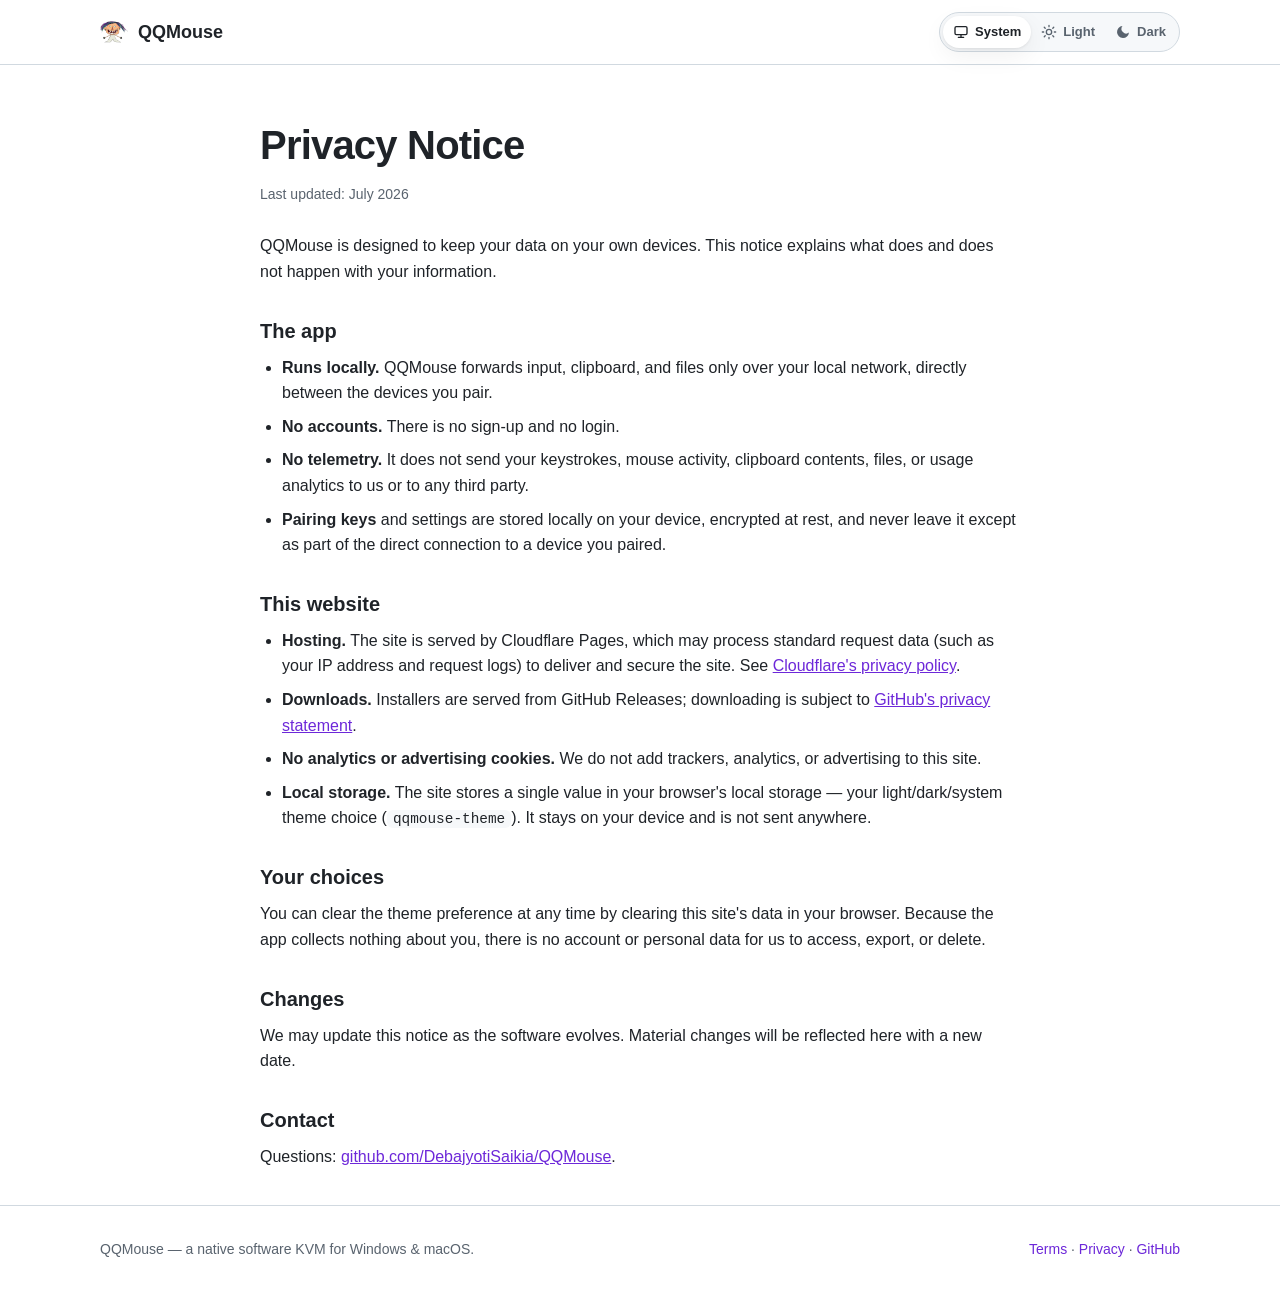
==== docs/privacy.html @ ed43925c "Add installer EULA (must accept) and site Terms/Privacy - packaging/EULA.txt: license/terms packaged" ====
<!doctype html>
<html lang="en">
  <head>
    <meta charset="UTF-8" />
    <meta
      name="viewport"
      content="width=device-width, initial-scale=1, viewport-fit=cover"
    />
    <title>Privacy Notice — QQMouse</title>
    <meta name="description" content="QQMouse privacy notice." />

    <meta name="color-scheme" content="light dark" />
    <meta name="theme-color" content="#ffffff" />

    <link rel="icon" href="favicon.ico" sizes="any" />
    <link rel="icon" type="image/png" sizes="32x32" href="favicon-32.png" />
    <link rel="apple-touch-icon" href="apple-touch-icon.png" />
    <link rel="stylesheet" href="styles.css" />

    <script>
      (function () {
        try {
          var m = localStorage.getItem("qqmouse-theme");
          if (m === "light" || m === "dark") {
            document.documentElement.setAttribute("data-theme", m);
          }
        } catch (e) {}
      })();
    </script>
  </head>
  <body>
    <header class="site-header">
      <div class="container">
        <a class="brand" href="/" aria-label="QQMouse home">
          <img src="icon-192.png" alt="" width="28" height="28" />
          <span class="full">QQMouse</span>
        </a>
        <div class="spacer"></div>
        <div class="theme-toggle" role="group" aria-label="Color theme">
          <button type="button" data-theme-option="system" aria-pressed="false" title="Match system">
            <svg viewBox="0 0 24 24" fill="none" stroke="currentColor" stroke-width="2" stroke-linecap="round" stroke-linejoin="round" aria-hidden="true"><rect x="3" y="4" width="18" height="12" rx="2" /><path d="M8 20h8M12 16v4" /></svg>
            <span>System</span>
          </button>
          <button type="button" data-theme-option="light" aria-pressed="false" title="Light theme">
            <svg viewBox="0 0 24 24" fill="none" stroke="currentColor" stroke-width="2" stroke-linecap="round" aria-hidden="true"><circle cx="12" cy="12" r="4" /><path d="M12 2v2M12 20v2M2 12h2M20 12h2M4.9 4.9l1.4 1.4M17.7 17.7l1.4 1.4M19.1 4.9l-1.4 1.4M6.3 17.7l-1.4 1.4" /></svg>
            <span>Light</span>
          </button>
          <button type="button" data-theme-option="dark" aria-pressed="false" title="Dark theme">
            <svg viewBox="0 0 24 24" fill="currentColor" aria-hidden="true"><path d="M21 12.8A9 9 0 1 1 11.2 3a7 7 0 0 0 9.8 9.8z" /></svg>
            <span>Dark</span>
          </button>
        </div>
      </div>
    </header>

    <main>
      <article class="legal">
        <h1>Privacy Notice</h1>
        <p class="updated">Last updated: July 2026</p>

        <p>
          QQMouse is designed to keep your data on your own devices. This notice
          explains what does and does not happen with your information.
        </p>

        <h2>The app</h2>
        <ul>
          <li>
            <strong>Runs locally.</strong> QQMouse forwards input, clipboard, and
            files only over your local network, directly between the devices you
            pair.
          </li>
          <li>
            <strong>No accounts.</strong> There is no sign-up and no login.
          </li>
          <li>
            <strong>No telemetry.</strong> It does not send your keystrokes,
            mouse activity, clipboard contents, files, or usage analytics to us
            or to any third party.
          </li>
          <li>
            <strong>Pairing keys</strong> and settings are stored locally on your
            device, encrypted at rest, and never leave it except as part of the
            direct connection to a device you paired.
          </li>
        </ul>

        <h2>This website</h2>
        <ul>
          <li>
            <strong>Hosting.</strong> The site is served by Cloudflare Pages,
            which may process standard request data (such as your IP address and
            request logs) to deliver and secure the site. See
            <a href="https://www.cloudflare.com/privacypolicy/" rel="noopener">Cloudflare's privacy policy</a>.
          </li>
          <li>
            <strong>Downloads.</strong> Installers are served from GitHub
            Releases; downloading is subject to
            <a href="https://docs.github.com/site-policy/privacy-policies/github-general-privacy-statement" rel="noopener">GitHub's privacy statement</a>.
          </li>
          <li>
            <strong>No analytics or advertising cookies.</strong> We do not add
            trackers, analytics, or advertising to this site.
          </li>
          <li>
            <strong>Local storage.</strong> The site stores a single value in
            your browser's local storage — your light/dark/system theme choice
            (<code>qqmouse-theme</code>). It stays on your device and is not sent
            anywhere.
          </li>
        </ul>

        <h2>Your choices</h2>
        <p>
          You can clear the theme preference at any time by clearing this site's
          data in your browser. Because the app collects nothing about you, there
          is no account or personal data for us to access, export, or delete.
        </p>

        <h2>Changes</h2>
        <p>
          We may update this notice as the software evolves. Material changes will
          be reflected here with a new date.
        </p>

        <h2>Contact</h2>
        <p>
          Questions:
          <a href="https://github.com/DebajyotiSaikia/QQMouse" rel="noopener">github.com/DebajyotiSaikia/QQMouse</a>.
        </p>
      </article>
    </main>

    <footer class="site-footer">
      <div class="container">
        <div>QQMouse — a native software KVM for Windows &amp; macOS.</div>
        <div>
          <a href="/terms.html">Terms</a> ·
          <a href="/privacy.html">Privacy</a> ·
          <a href="https://github.com/DebajyotiSaikia/QQMouse" rel="noopener">GitHub</a>
        </div>
      </div>
    </footer>

    <script src="app.js"></script>
  </body>
</html>
---- docs/styles.css ----
/* QQMouse site — dependency-free, 3-state theme (system / light / dark).
   Dark values apply for (a) system dark when no explicit choice is stored, and
   (b) an explicit dark choice. An explicit light choice forces light even under a
   dark system setting. This uses only standard CSS custom properties and
   prefers-color-scheme, so it works on Safari (iOS/macOS) as well as everywhere else. */

:root {
  color-scheme: light dark;

  --bg: #ffffff;
  --bg-soft: #f6f8fa;
  --card: #ffffff;
  --text: #1f2328;
  --muted: #59636e;
  --border: #d1d9e0;
  --accent: #6d28d9;
  --accent-2: #8b5cf6;
  --accent-contrast: #ffffff;
  --shadow: 0 1px 3px rgba(0, 0, 0, 0.08), 0 8px 24px rgba(0, 0, 0, 0.06);
  --radius: 14px;
}

@media (prefers-color-scheme: dark) {
  :root:not([data-theme]) {
    --bg: #0d1117;
    --bg-soft: #161b22;
    --card: #161b22;
    --text: #e6edf3;
    --muted: #9198a1;
    --border: #30363d;
    --accent: #a78bfa;
    --accent-2: #c4b5fd;
    --accent-contrast: #1a1030;
    --shadow: 0 1px 3px rgba(0, 0, 0, 0.4), 0 10px 30px rgba(0, 0, 0, 0.5);
  }
}

:root[data-theme="dark"] {
  --bg: #0d1117;
  --bg-soft: #161b22;
  --card: #161b22;
  --text: #e6edf3;
  --muted: #9198a1;
  --border: #30363d;
  --accent: #a78bfa;
  --accent-2: #c4b5fd;
  --accent-contrast: #1a1030;
  --shadow: 0 1px 3px rgba(0, 0, 0, 0.4), 0 10px 30px rgba(0, 0, 0, 0.5);
}

:root[data-theme="light"] {
  --bg: #ffffff;
  --bg-soft: #f6f8fa;
  --card: #ffffff;
  --text: #1f2328;
  --muted: #59636e;
  --border: #d1d9e0;
  --accent: #6d28d9;
  --accent-2: #8b5cf6;
  --accent-contrast: #ffffff;
  --shadow: 0 1px 3px rgba(0, 0, 0, 0.08), 0 8px 24px rgba(0, 0, 0, 0.06);
}

* {
  box-sizing: border-box;
}
html {
  scroll-behavior: smooth;
}

body {
  margin: 0;
  font-family:
    -apple-system, BlinkMacSystemFont, "Segoe UI", Roboto, Helvetica, Arial,
    sans-serif;
  background: var(--bg);
  color: var(--text);
  line-height: 1.6;
  -webkit-font-smoothing: antialiased;
  transition:
    background-color 0.2s ease,
    color 0.2s ease;
}

a {
  color: var(--accent);
  text-decoration: none;
}
a:hover {
  text-decoration: underline;
}
code {
  font-family: ui-monospace, SFMono-Regular, Menlo, Consolas, monospace;
  font-size: 0.9em;
  background: var(--bg-soft);
  padding: 1px 6px;
  border-radius: 6px;
}

.container {
  width: min(1080px, 92vw);
  margin: 0 auto;
}

/* Header */
.site-header {
  position: sticky;
  top: 0;
  z-index: 10;
  -webkit-backdrop-filter: saturate(180%) blur(10px);
  backdrop-filter: saturate(180%) blur(10px);
  background: color-mix(in srgb, var(--bg) 82%, transparent);
  border-bottom: 1px solid var(--border);
}
.site-header .container {
  display: flex;
  align-items: center;
  gap: 16px;
  height: 64px;
}
.brand {
  display: flex;
  align-items: center;
  gap: 10px;
  font-weight: 700;
  font-size: 18px;
  color: var(--text);
}
.brand img {
  width: 28px;
  height: 28px;
}
.brand:hover {
  text-decoration: none;
}
.spacer {
  flex: 1;
}

/* Theme segmented control */
.theme-toggle {
  display: inline-flex;
  background: var(--bg-soft);
  border: 1px solid var(--border);
  border-radius: 999px;
  padding: 3px;
}
.theme-toggle button {
  display: inline-flex;
  align-items: center;
  gap: 6px;
  border: 0;
  background: transparent;
  color: var(--muted);
  padding: 6px 10px;
  border-radius: 999px;
  cursor: pointer;
  font: inherit;
  font-size: 13px;
  font-weight: 600;
  transition:
    background-color 0.15s ease,
    color 0.15s ease;
}
.theme-toggle button svg {
  width: 16px;
  height: 16px;
}
.theme-toggle button.is-active {
  background: var(--card);
  color: var(--text);
  box-shadow: var(--shadow);
}
.theme-toggle button:focus-visible {
  outline: 2px solid var(--accent);
  outline-offset: 2px;
}

.ghlink {
  display: inline-flex;
  align-items: center;
  color: var(--text);
}
.ghlink:hover {
  color: var(--accent);
}

/* Hero */
.hero {
  padding: 72px 0 40px;
  text-align: center;
}
.hero h1 {
  font-size: clamp(34px, 6vw, 60px);
  line-height: 1.05;
  margin: 0 0 14px;
  letter-spacing: -0.02em;
}
.hero .tag {
  font-size: clamp(17px, 2.5vw, 21px);
  color: var(--muted);
  margin: 0 auto 28px;
  max-width: 640px;
}
.grad {
  background: linear-gradient(120deg, var(--accent), var(--accent-2));
  -webkit-background-clip: text;
  background-clip: text;
  color: transparent;
}

/* Hero mascot — hangs from a top pivot and swings side to side like a pendulum. */
.hero-art {
  display: flex;
  justify-content: center;
  margin: 0 auto 22px;
  overflow: visible;
}
.hero-art img {
  width: clamp(200px, 42vw, 340px);
  height: auto;
  transform-origin: top center;
  animation: pendulum 3.4s ease-in-out infinite;
  filter: drop-shadow(0 12px 18px rgba(0, 0, 0, 0.18));
  will-change: transform;
}
@keyframes pendulum {
  0% {
    transform: rotate(-13deg);
  }
  50% {
    transform: rotate(13deg);
  }
  100% {
    transform: rotate(-13deg);
  }
}
@media (prefers-reduced-motion: reduce) {
  .hero-art img {
    animation: none;
  }
}

.cta {
  display: flex;
  flex-direction: column;
  align-items: center;
  gap: 10px;
}
.btn {
  display: inline-flex;
  align-items: center;
  justify-content: center;
  gap: 10px;
  padding: 14px 24px;
  border-radius: 12px;
  font-weight: 700;
  font-size: 16px;
  cursor: pointer;
  border: 1px solid transparent;
  transition:
    filter 0.15s ease,
    transform 0.05s ease;
}
.btn:active {
  transform: translateY(1px);
}
.btn-primary {
  background: linear-gradient(120deg, var(--accent), var(--accent-2));
  color: var(--accent-contrast);
  box-shadow: var(--shadow);
}
.btn-primary:hover {
  text-decoration: none;
  filter: brightness(1.05);
}
.btn svg {
  width: 20px;
  height: 20px;
}
.detect-note {
  font-size: 13px;
  color: var(--muted);
  min-height: 1.2em;
  margin: 0;
}
.subtle-links {
  margin-top: 6px;
  font-size: 14px;
  color: var(--muted);
}
.subtle-links a {
  margin: 0 8px;
}

/* Download cards */
.downloads {
  padding: 24px 0 8px;
}
.dl-grid {
  display: grid;
  grid-template-columns: repeat(auto-fit, minmax(260px, 1fr));
  gap: 18px;
}
.dl-card {
  background: var(--card);
  border: 1px solid var(--border);
  border-radius: var(--radius);
  padding: 22px;
  box-shadow: var(--shadow);
}
.dl-card h3 {
  margin: 0 0 4px;
  display: flex;
  align-items: center;
  gap: 10px;
  font-size: 18px;
}
.dl-card p {
  color: var(--muted);
  margin: 0 0 16px;
  font-size: 14px;
}
.btn-secondary {
  background: var(--bg-soft);
  border: 1px solid var(--border);
  color: var(--text);
  width: 100%;
}
.btn-secondary:hover {
  text-decoration: none;
  border-color: var(--accent);
}

/* Sections */
section.block {
  padding: 56px 0;
}
.section-title {
  text-align: center;
  font-size: clamp(26px, 4vw, 36px);
  margin: 0 0 8px;
  letter-spacing: -0.02em;
}
.section-sub {
  text-align: center;
  color: var(--muted);
  margin: 0 auto 36px;
  max-width: 620px;
}

.features {
  display: grid;
  grid-template-columns: repeat(auto-fit, minmax(280px, 1fr));
  gap: 18px;
}
.feature {
  background: var(--card);
  border: 1px solid var(--border);
  border-radius: var(--radius);
  padding: 22px;
}
.feature .ic {
  width: 40px;
  height: 40px;
  border-radius: 10px;
  display: grid;
  place-items: center;
  background: color-mix(in srgb, var(--accent) 14%, transparent);
  color: var(--accent);
  margin-bottom: 12px;
  font-weight: 700;
}
.feature h3 {
  margin: 0 0 6px;
  font-size: 17px;
}
.feature p {
  margin: 0;
  color: var(--muted);
  font-size: 14px;
}

.note-banner {
  background: color-mix(in srgb, var(--accent) 10%, transparent);
  border: 1px solid var(--border);
  border-radius: 12px;
  padding: 14px 18px;
  color: var(--text);
  font-size: 14px;
  text-align: center;
}

/* Footer */
.site-footer {
  border-top: 1px solid var(--border);
  padding: 32px 0;
  color: var(--muted);
  font-size: 14px;
}
.site-footer .container {
  display: flex;
  flex-wrap: wrap;
  gap: 12px;
  align-items: center;
  justify-content: space-between;
}

/* Legal / prose pages (terms, privacy) */
.legal {
  width: min(760px, 92vw);
  margin: 0 auto;
  padding: 48px 0 24px;
}
.legal h1 {
  font-size: clamp(28px, 4vw, 40px);
  margin: 0 0 6px;
  letter-spacing: -0.02em;
}
.legal .updated {
  color: var(--muted);
  margin: 0 0 28px;
  font-size: 14px;
}
.legal h2 {
  font-size: 20px;
  margin: 30px 0 8px;
}
.legal p {
  margin: 0 0 12px;
}
.legal ul {
  margin: 0 0 12px;
  padding-left: 22px;
}
.legal li {
  margin: 0 0 8px;
}
.legal a {
  text-decoration: underline;
}
.legal .muted {
  color: var(--muted);
}

@media (max-width: 560px) {
  .theme-toggle button span {
    display: none;
  }
}
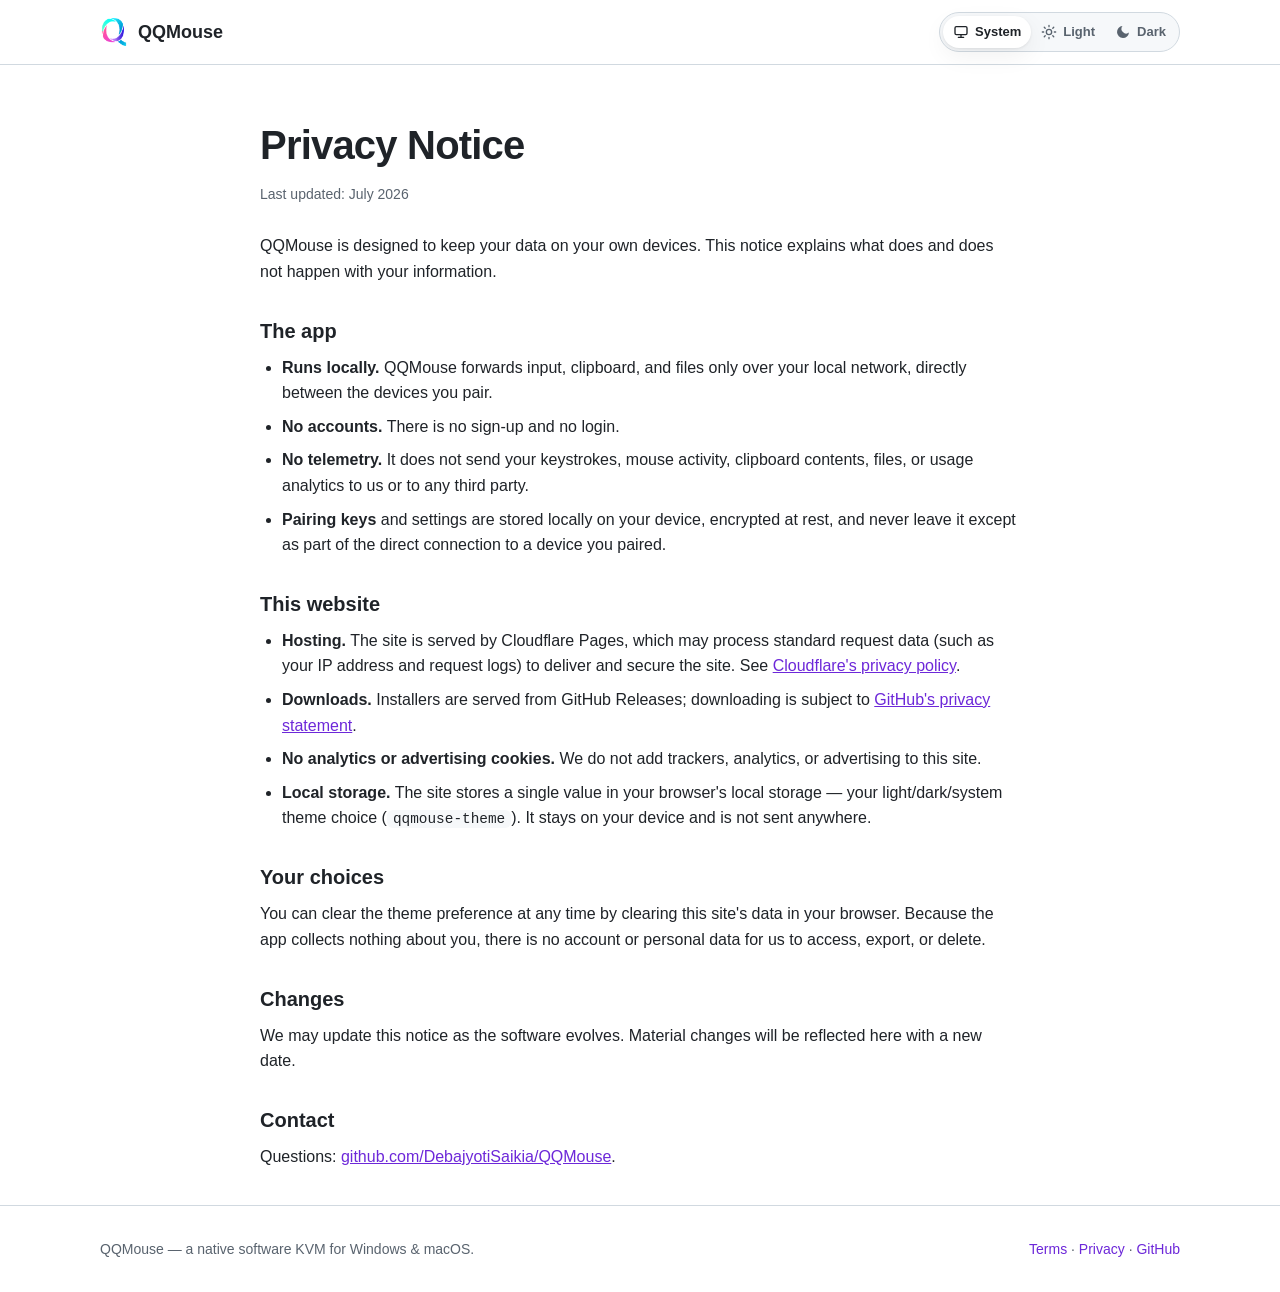
==== commit 16c0eb03: "Rebrand: recolored ribbon QQ icon + flaming-hoops mascot; SEO; app/installer icon - New logo derived" ====
--- a/docs/privacy.html
+++ b/docs/privacy.html
@@ -10,8 +10,12 @@
     <meta name="description" content="QQMouse privacy notice." />
 
     <meta name="color-scheme" content="light dark" />
-    <meta name="theme-color" content="#ffffff" />
-
+    <meta name="theme-color" content="#ffffff" media="(prefers-color-scheme: light)" />
+    <meta name="theme-color" content="#0d1117" media="(prefers-color-scheme: dark)" />
+    <meta name="robots" content="index, follow" />
+    <link rel="canonical" href="https://mouse.deb0.com/privacy.html" />
+
+    <link rel="icon" type="image/svg+xml" href="favicon.svg" />
     <link rel="icon" href="favicon.ico" sizes="any" />
     <link rel="icon" type="image/png" sizes="32x32" href="favicon-32.png" />
     <link rel="apple-touch-icon" href="apple-touch-icon.png" />
@@ -37,16 +41,56 @@
         </a>
         <div class="spacer"></div>
         <div class="theme-toggle" role="group" aria-label="Color theme">
-          <button type="button" data-theme-option="system" aria-pressed="false" title="Match system">
-            <svg viewBox="0 0 24 24" fill="none" stroke="currentColor" stroke-width="2" stroke-linecap="round" stroke-linejoin="round" aria-hidden="true"><rect x="3" y="4" width="18" height="12" rx="2" /><path d="M8 20h8M12 16v4" /></svg>
+          <button
+            type="button"
+            data-theme-option="system"
+            aria-pressed="false"
+            title="Match system"
+          >
+            <svg
+              viewBox="0 0 24 24"
+              fill="none"
+              stroke="currentColor"
+              stroke-width="2"
+              stroke-linecap="round"
+              stroke-linejoin="round"
+              aria-hidden="true"
+            >
+              <rect x="3" y="4" width="18" height="12" rx="2" />
+              <path d="M8 20h8M12 16v4" />
+            </svg>
             <span>System</span>
           </button>
-          <button type="button" data-theme-option="light" aria-pressed="false" title="Light theme">
-            <svg viewBox="0 0 24 24" fill="none" stroke="currentColor" stroke-width="2" stroke-linecap="round" aria-hidden="true"><circle cx="12" cy="12" r="4" /><path d="M12 2v2M12 20v2M2 12h2M20 12h2M4.9 4.9l1.4 1.4M17.7 17.7l1.4 1.4M19.1 4.9l-1.4 1.4M6.3 17.7l-1.4 1.4" /></svg>
+          <button
+            type="button"
+            data-theme-option="light"
+            aria-pressed="false"
+            title="Light theme"
+          >
+            <svg
+              viewBox="0 0 24 24"
+              fill="none"
+              stroke="currentColor"
+              stroke-width="2"
+              stroke-linecap="round"
+              aria-hidden="true"
+            >
+              <circle cx="12" cy="12" r="4" />
+              <path
+                d="M12 2v2M12 20v2M2 12h2M20 12h2M4.9 4.9l1.4 1.4M17.7 17.7l1.4 1.4M19.1 4.9l-1.4 1.4M6.3 17.7l-1.4 1.4"
+              />
+            </svg>
             <span>Light</span>
           </button>
-          <button type="button" data-theme-option="dark" aria-pressed="false" title="Dark theme">
-            <svg viewBox="0 0 24 24" fill="currentColor" aria-hidden="true"><path d="M21 12.8A9 9 0 1 1 11.2 3a7 7 0 0 0 9.8 9.8z" /></svg>
+          <button
+            type="button"
+            data-theme-option="dark"
+            aria-pressed="false"
+            title="Dark theme"
+          >
+            <svg viewBox="0 0 24 24" fill="currentColor" aria-hidden="true">
+              <path d="M21 12.8A9 9 0 1 1 11.2 3a7 7 0 0 0 9.8 9.8z" />
+            </svg>
             <span>Dark</span>
           </button>
         </div>
@@ -66,9 +110,9 @@
         <h2>The app</h2>
         <ul>
           <li>
-            <strong>Runs locally.</strong> QQMouse forwards input, clipboard, and
-            files only over your local network, directly between the devices you
-            pair.
+            <strong>Runs locally.</strong> QQMouse forwards input, clipboard,
+            and files only over your local network, directly between the devices
+            you pair.
           </li>
           <li>
             <strong>No accounts.</strong> There is no sign-up and no login.
@@ -79,9 +123,9 @@
             or to any third party.
           </li>
           <li>
-            <strong>Pairing keys</strong> and settings are stored locally on your
-            device, encrypted at rest, and never leave it except as part of the
-            direct connection to a device you paired.
+            <strong>Pairing keys</strong> and settings are stored locally on
+            your device, encrypted at rest, and never leave it except as part of
+            the direct connection to a device you paired.
           </li>
         </ul>
 
@@ -91,12 +135,18 @@
             <strong>Hosting.</strong> The site is served by Cloudflare Pages,
             which may process standard request data (such as your IP address and
             request logs) to deliver and secure the site. See
-            <a href="https://www.cloudflare.com/privacypolicy/" rel="noopener">Cloudflare's privacy policy</a>.
+            <a href="https://www.cloudflare.com/privacypolicy/" rel="noopener"
+              >Cloudflare's privacy policy</a
+            >.
           </li>
           <li>
             <strong>Downloads.</strong> Installers are served from GitHub
             Releases; downloading is subject to
-            <a href="https://docs.github.com/site-policy/privacy-policies/github-general-privacy-statement" rel="noopener">GitHub's privacy statement</a>.
+            <a
+              href="https://docs.github.com/site-policy/privacy-policies/github-general-privacy-statement"
+              rel="noopener"
+              >GitHub's privacy statement</a
+            >.
           </li>
           <li>
             <strong>No analytics or advertising cookies.</strong> We do not add
@@ -105,28 +155,31 @@
           <li>
             <strong>Local storage.</strong> The site stores a single value in
             your browser's local storage — your light/dark/system theme choice
-            (<code>qqmouse-theme</code>). It stays on your device and is not sent
-            anywhere.
+            (<code>qqmouse-theme</code>). It stays on your device and is not
+            sent anywhere.
           </li>
         </ul>
 
         <h2>Your choices</h2>
         <p>
           You can clear the theme preference at any time by clearing this site's
-          data in your browser. Because the app collects nothing about you, there
-          is no account or personal data for us to access, export, or delete.
+          data in your browser. Because the app collects nothing about you,
+          there is no account or personal data for us to access, export, or
+          delete.
         </p>
 
         <h2>Changes</h2>
         <p>
-          We may update this notice as the software evolves. Material changes will
-          be reflected here with a new date.
+          We may update this notice as the software evolves. Material changes
+          will be reflected here with a new date.
         </p>
 
         <h2>Contact</h2>
         <p>
           Questions:
-          <a href="https://github.com/DebajyotiSaikia/QQMouse" rel="noopener">github.com/DebajyotiSaikia/QQMouse</a>.
+          <a href="https://github.com/DebajyotiSaikia/QQMouse" rel="noopener"
+            >github.com/DebajyotiSaikia/QQMouse</a
+          >.
         </p>
       </article>
     </main>
@@ -137,7 +190,9 @@
         <div>
           <a href="/terms.html">Terms</a> ·
           <a href="/privacy.html">Privacy</a> ·
-          <a href="https://github.com/DebajyotiSaikia/QQMouse" rel="noopener">GitHub</a>
+          <a href="https://github.com/DebajyotiSaikia/QQMouse" rel="noopener"
+            >GitHub</a
+          >
         </div>
       </div>
     </footer>
--- a/docs/styles.css
+++ b/docs/styles.css
@@ -209,30 +209,28 @@
   color: transparent;
 }
 
-/* Hero mascot — hangs from a top pivot and swings side to side like a pendulum. */
+/* Hero mascot — the artwork animates itself (rope colors, fire, the mouse);
+   the element just floats gently. */
 .hero-art {
   display: flex;
   justify-content: center;
-  margin: 0 auto 22px;
+  margin: 4px auto 16px;
   overflow: visible;
 }
 .hero-art img {
-  width: clamp(200px, 42vw, 340px);
+  width: clamp(300px, 62vw, 560px);
   height: auto;
-  transform-origin: top center;
-  animation: pendulum 3.4s ease-in-out infinite;
-  filter: drop-shadow(0 12px 18px rgba(0, 0, 0, 0.18));
+  animation: floaty 5s ease-in-out infinite;
+  filter: drop-shadow(0 14px 22px rgba(0, 0, 0, 0.16));
   will-change: transform;
 }
-@keyframes pendulum {
-  0% {
-    transform: rotate(-13deg);
+@keyframes floaty {
+  0%,
+  100% {
+    transform: translateY(0);
   }
   50% {
-    transform: rotate(13deg);
-  }
-  100% {
-    transform: rotate(-13deg);
+    transform: translateY(-10px);
   }
 }
 @media (prefers-reduced-motion: reduce) {
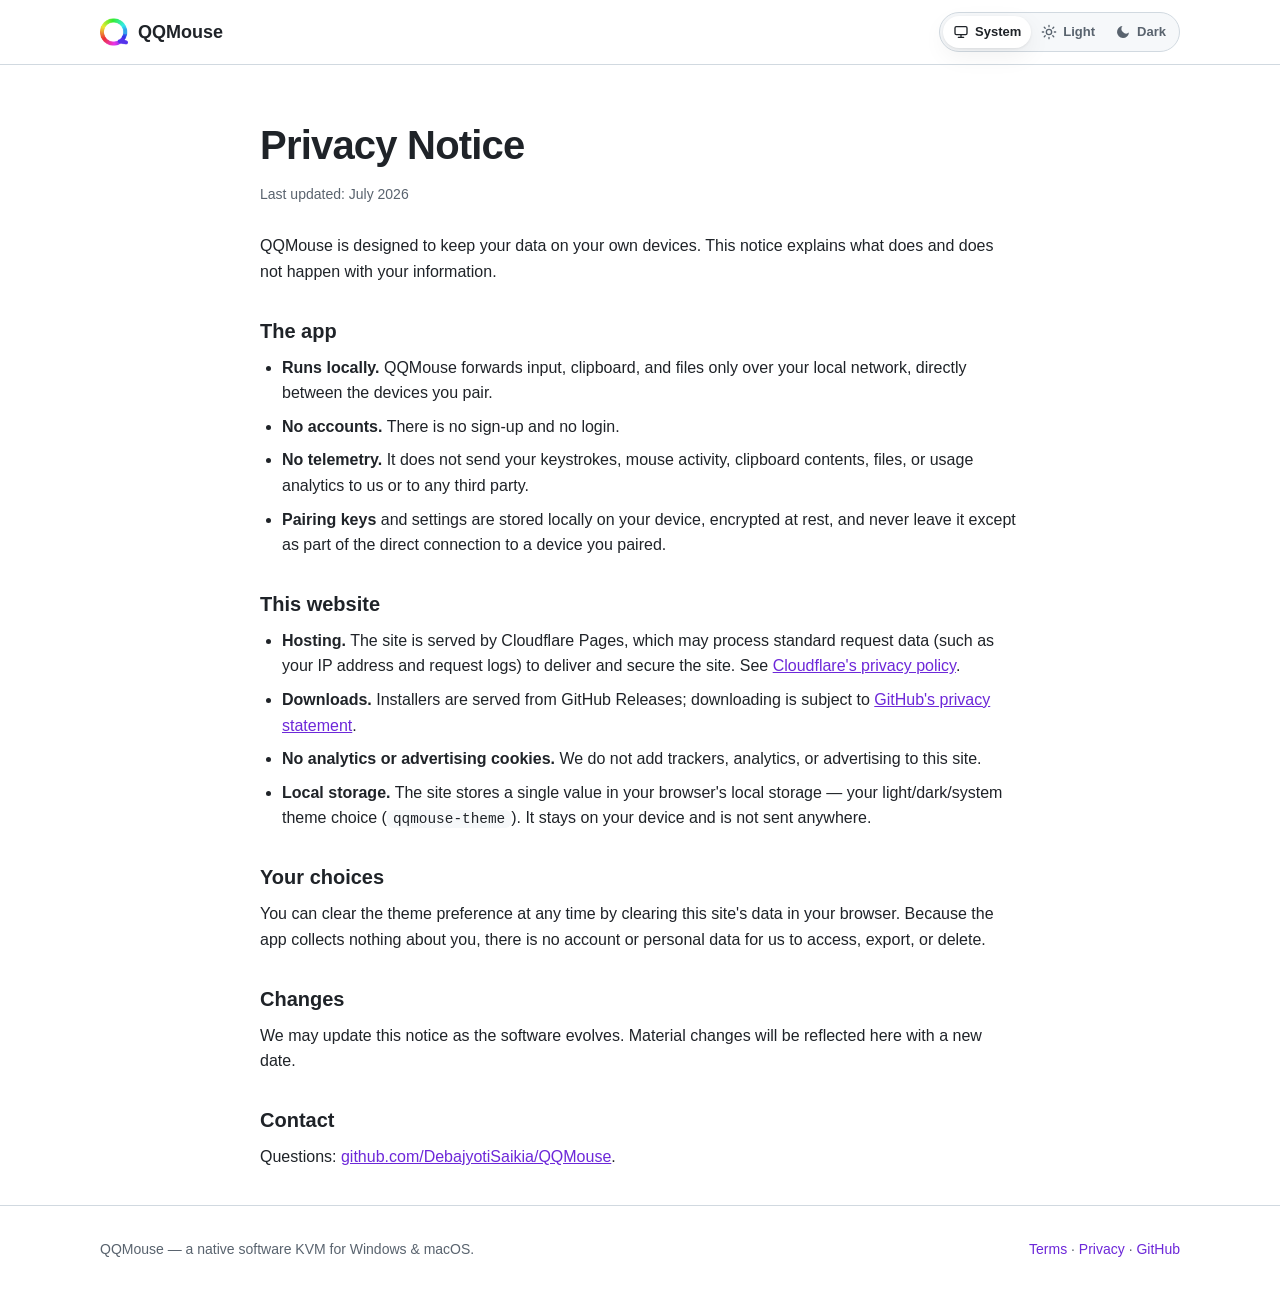
==== commit 03ee189c: "Replace logo with an original circular Q (drop VectorStock-derived art) The previous mark was derive" ====
--- a/docs/privacy.html
+++ b/docs/privacy.html
@@ -10,8 +10,16 @@
     <meta name="description" content="QQMouse privacy notice." />
 
     <meta name="color-scheme" content="light dark" />
-    <meta name="theme-color" content="#ffffff" media="(prefers-color-scheme: light)" />
-    <meta name="theme-color" content="#0d1117" media="(prefers-color-scheme: dark)" />
+    <meta
+      name="theme-color"
+      content="#ffffff"
+      media="(prefers-color-scheme: light)"
+    />
+    <meta
+      name="theme-color"
+      content="#0d1117"
+      media="(prefers-color-scheme: dark)"
+    />
     <meta name="robots" content="index, follow" />
     <link rel="canonical" href="https://mouse.deb0.com/privacy.html" />
 
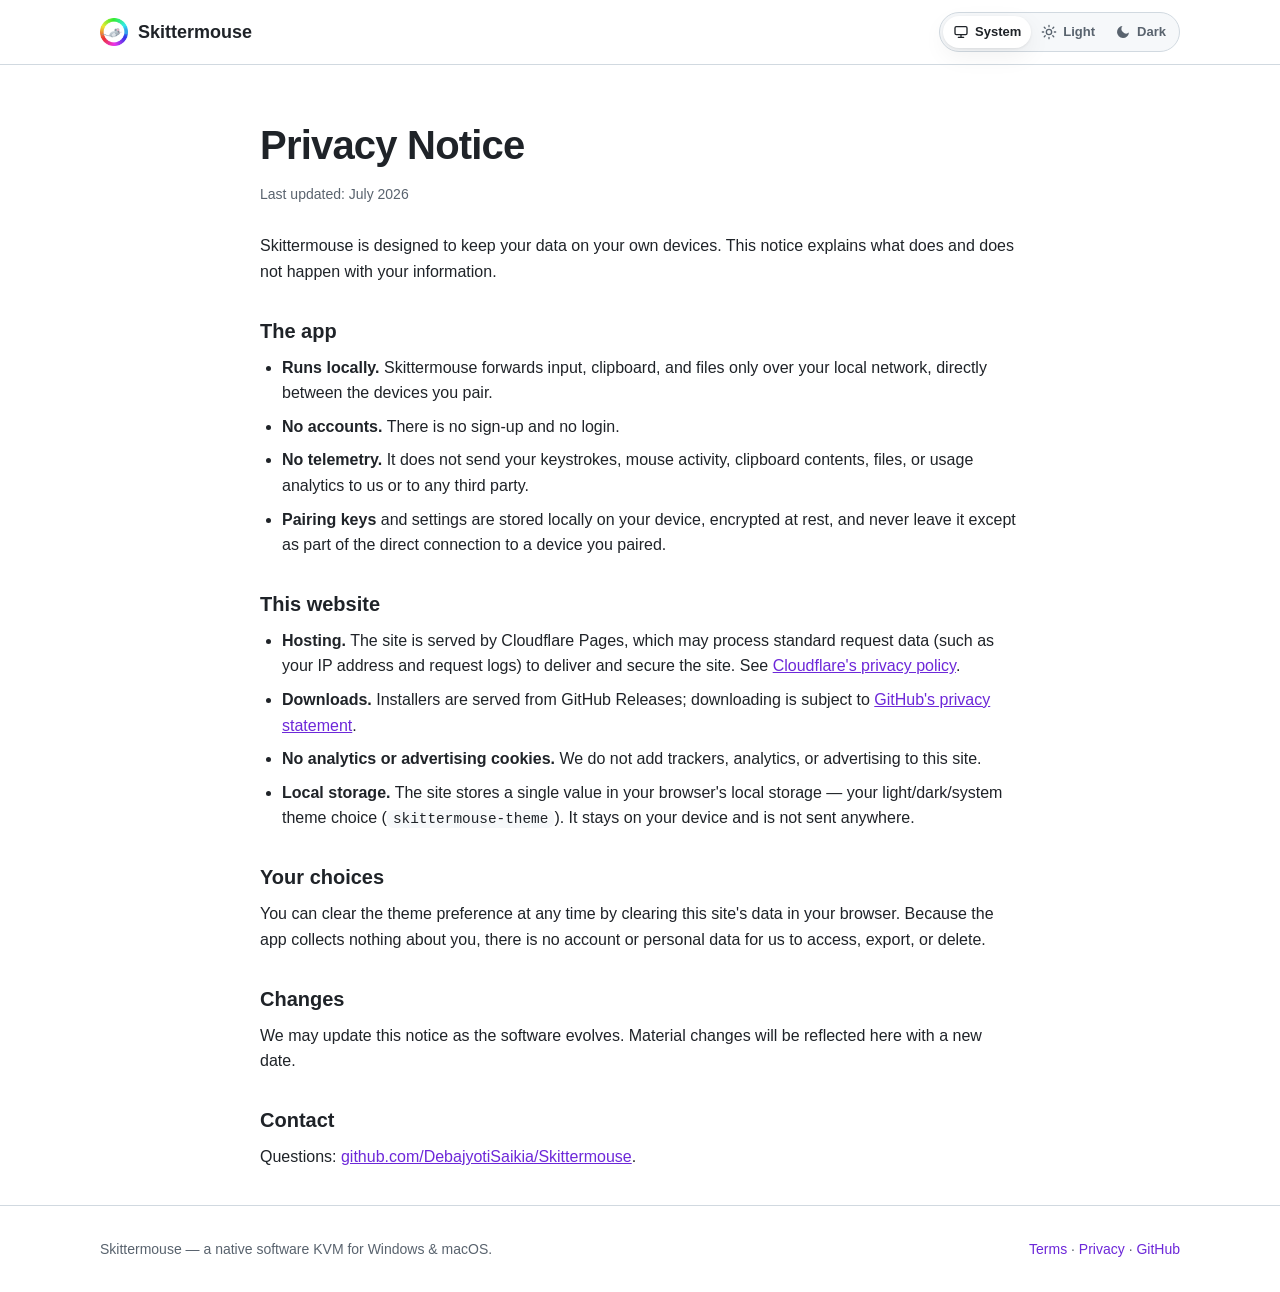
==== commit 8e55872d: "Rebrand: QQMouse -> Skittermouse - Rename everywhere: name, repo URLs, installer asset names, CMake " ====
--- a/docs/privacy.html
+++ b/docs/privacy.html
@@ -6,8 +6,8 @@
       name="viewport"
       content="width=device-width, initial-scale=1, viewport-fit=cover"
     />
-    <title>Privacy Notice — QQMouse</title>
-    <meta name="description" content="QQMouse privacy notice." />
+    <title>Privacy Notice — Skittermouse</title>
+    <meta name="description" content="Skittermouse privacy notice." />
 
     <meta name="color-scheme" content="light dark" />
     <meta
@@ -32,7 +32,7 @@
     <script>
       (function () {
         try {
-          var m = localStorage.getItem("qqmouse-theme");
+          var m = localStorage.getItem("skittermouse-theme");
           if (m === "light" || m === "dark") {
             document.documentElement.setAttribute("data-theme", m);
           }
@@ -43,9 +43,9 @@
   <body>
     <header class="site-header">
       <div class="container">
-        <a class="brand" href="/" aria-label="QQMouse home">
+        <a class="brand" href="/" aria-label="Skittermouse home">
           <img src="icon-192.png" alt="" width="28" height="28" />
-          <span class="full">QQMouse</span>
+          <span class="full">Skittermouse</span>
         </a>
         <div class="spacer"></div>
         <div class="theme-toggle" role="group" aria-label="Color theme">
@@ -111,14 +111,14 @@
         <p class="updated">Last updated: July 2026</p>
 
         <p>
-          QQMouse is designed to keep your data on your own devices. This notice
+          Skittermouse is designed to keep your data on your own devices. This notice
           explains what does and does not happen with your information.
         </p>
 
         <h2>The app</h2>
         <ul>
           <li>
-            <strong>Runs locally.</strong> QQMouse forwards input, clipboard,
+            <strong>Runs locally.</strong> Skittermouse forwards input, clipboard,
             and files only over your local network, directly between the devices
             you pair.
           </li>
@@ -163,7 +163,7 @@
           <li>
             <strong>Local storage.</strong> The site stores a single value in
             your browser's local storage — your light/dark/system theme choice
-            (<code>qqmouse-theme</code>). It stays on your device and is not
+            (<code>skittermouse-theme</code>). It stays on your device and is not
             sent anywhere.
           </li>
         </ul>
@@ -185,8 +185,8 @@
         <h2>Contact</h2>
         <p>
           Questions:
-          <a href="https://github.com/DebajyotiSaikia/QQMouse" rel="noopener"
-            >github.com/DebajyotiSaikia/QQMouse</a
+          <a href="https://github.com/DebajyotiSaikia/Skittermouse" rel="noopener"
+            >github.com/DebajyotiSaikia/Skittermouse</a
           >.
         </p>
       </article>
@@ -194,11 +194,11 @@
 
     <footer class="site-footer">
       <div class="container">
-        <div>QQMouse — a native software KVM for Windows &amp; macOS.</div>
+        <div>Skittermouse — a native software KVM for Windows &amp; macOS.</div>
         <div>
           <a href="/terms.html">Terms</a> ·
           <a href="/privacy.html">Privacy</a> ·
-          <a href="https://github.com/DebajyotiSaikia/QQMouse" rel="noopener"
+          <a href="https://github.com/DebajyotiSaikia/Skittermouse" rel="noopener"
             >GitHub</a
           >
         </div>
--- a/docs/styles.css
+++ b/docs/styles.css
@@ -1,4 +1,4 @@
-/* QQMouse site — dependency-free, 3-state theme (system / light / dark).
+/* Skittermouse site — dependency-free, 3-state theme (system / light / dark).
    Dark values apply for (a) system dark when no explicit choice is stored, and
    (b) an explicit dark choice. An explicit light choice forces light even under a
    dark system setting. This uses only standard CSS custom properties and
